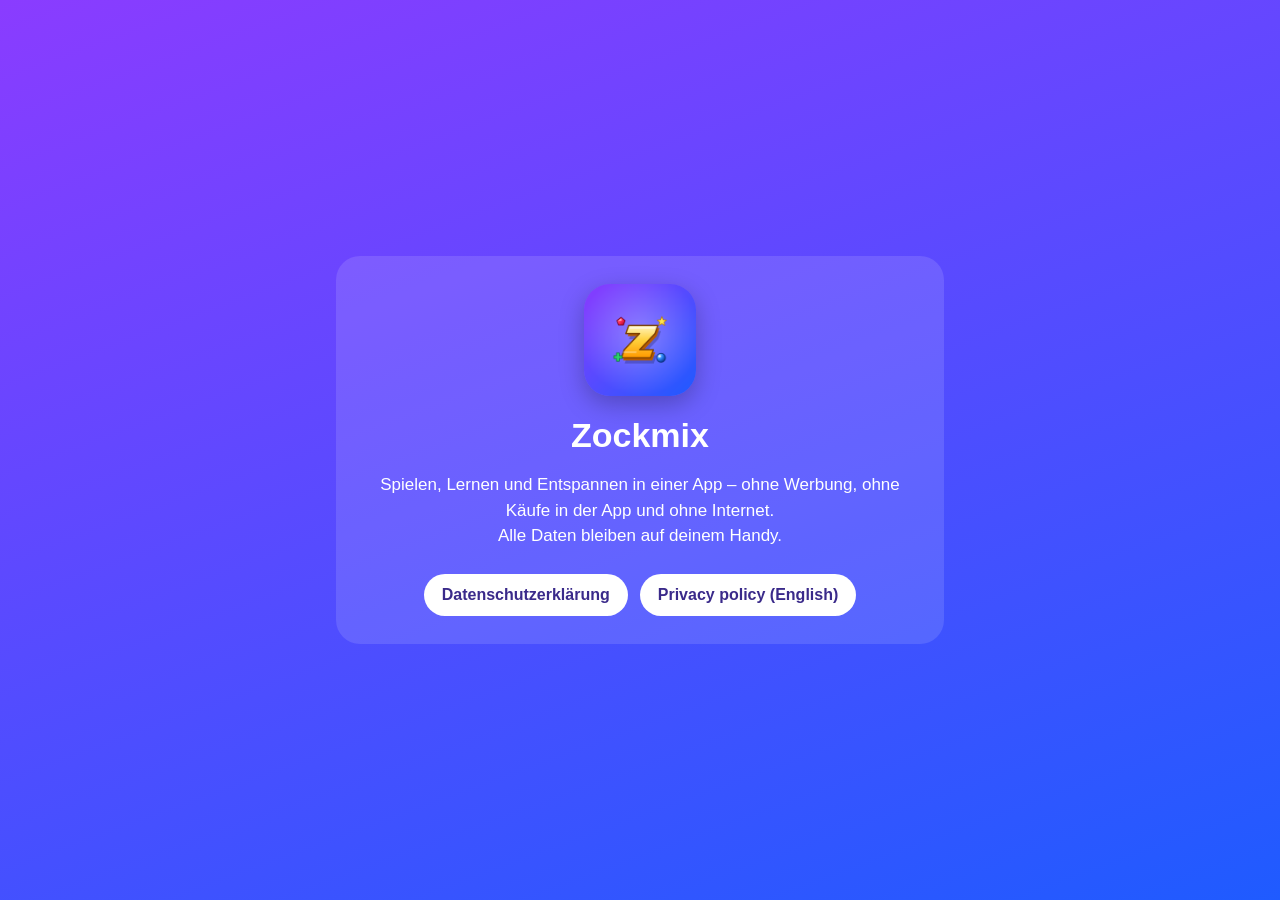
==== index.html @ 244b6d18 "Datenschutzerklärung und Infoseite für Zockmix Co-Authored-By: Claude Opus 5.5 <noreply@anthropic.co" ====
<!doctype html>
<html lang="de">
<head>
<meta charset="utf-8">
<meta name="viewport" content="width=device-width, initial-scale=1">
<title>Zockmix</title>
<style>
  body { margin: 0; font-family: Arial, Helvetica, sans-serif; background: linear-gradient(160deg, #8a3cff, #1f5bff); color: #fff; min-height: 100vh; display: flex; align-items: center; justify-content: center; }
  main { max-width: 560px; margin: 24px; padding: 28px 24px; border-radius: 24px; background: rgba(255, 255, 255, .12); text-align: center; }
  img { width: 112px; height: 112px; border-radius: 26px; box-shadow: 0 8px 24px rgba(0, 0, 0, .25); }
  h1 { margin: 16px 0 6px; font-size: 34px; }
  p { font-size: 17px; line-height: 1.5; }
  a { display: inline-block; margin: 8px 6px 0; padding: 12px 18px; border-radius: 99px; background: #fff; color: #3a2a8a; font-weight: 700; text-decoration: none; }
</style>
</head>
<body>
<main>
  <img src="zockmix-symbol.png" alt="Zockmix-Symbol">
  <h1>Zockmix</h1>
  <p>Spielen, Lernen und Entspannen in einer App – ohne Werbung, ohne Käufe in der App und ohne Internet.<br>Alle Daten bleiben auf deinem Handy.</p>
  <a href="datenschutz.html">Datenschutzerklärung</a><a href="datenschutz.html#en">Privacy policy (English)</a>
</main>
</body>
</html>
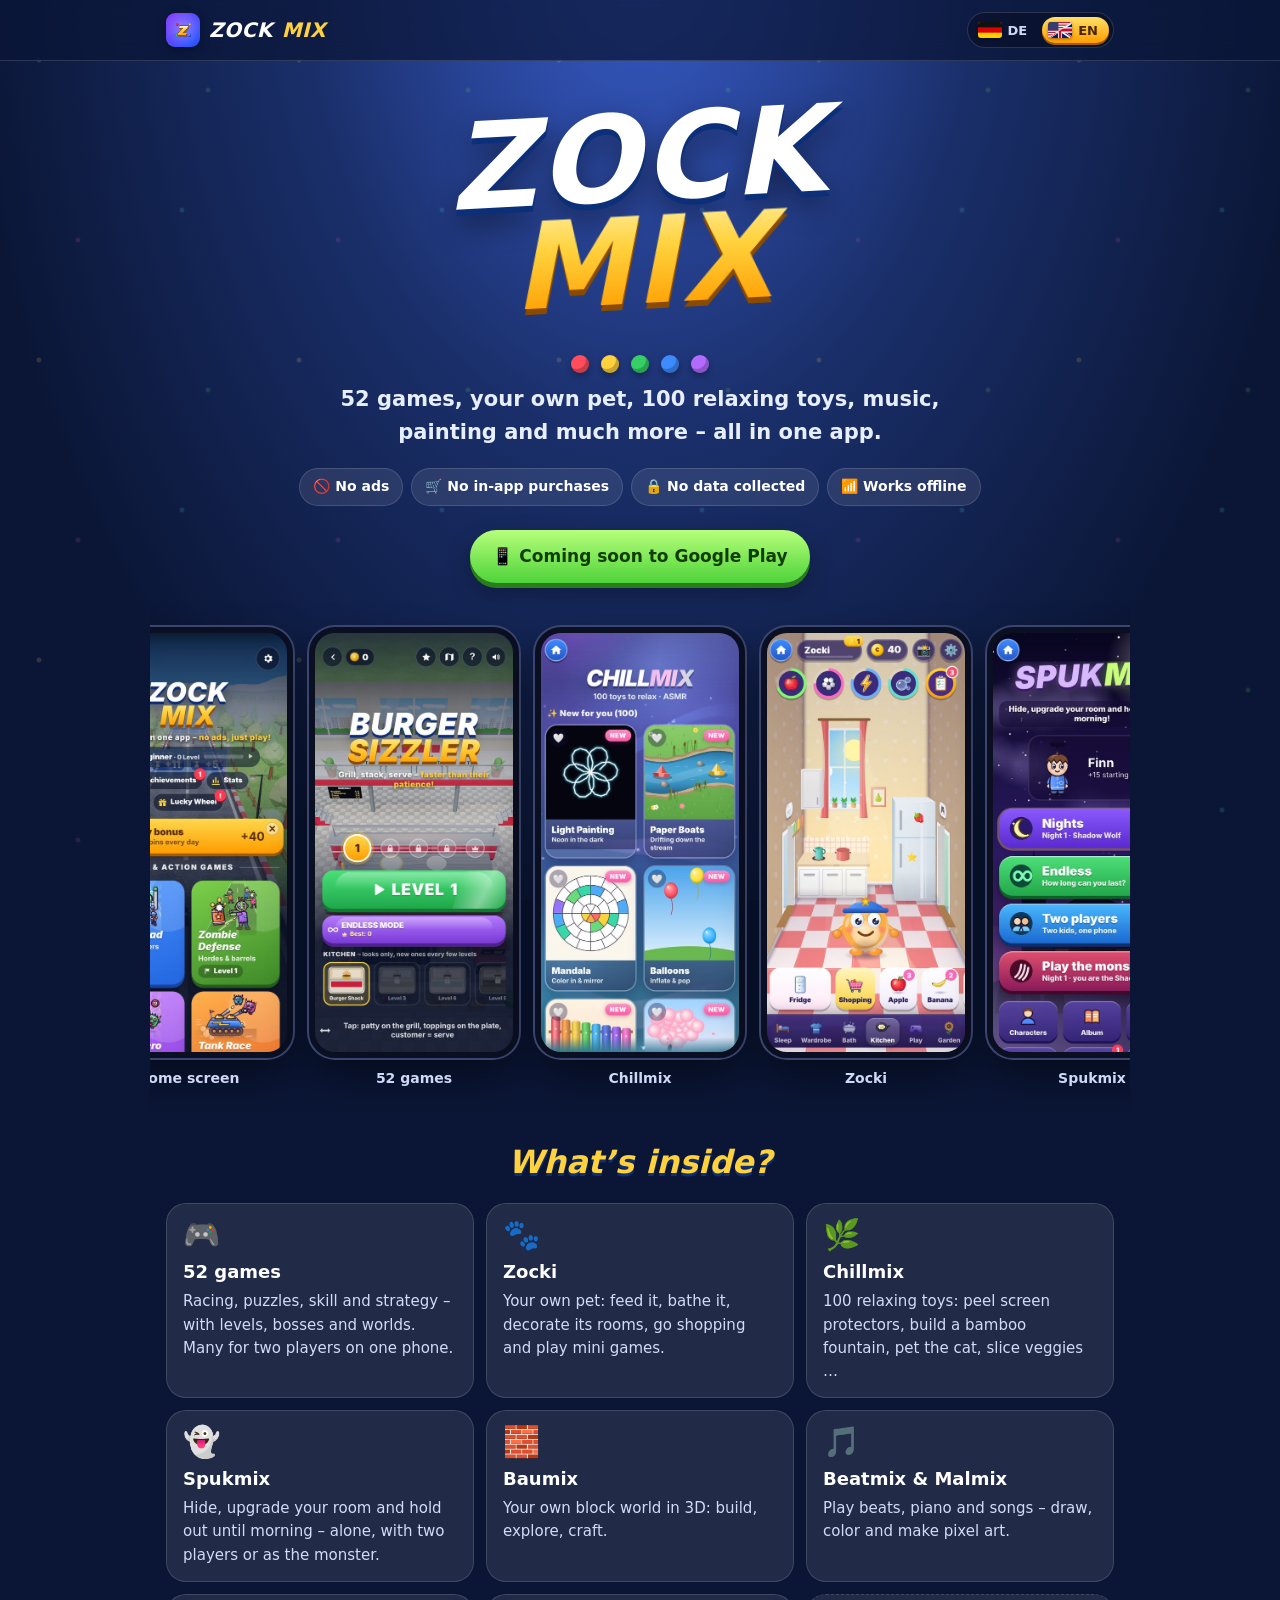
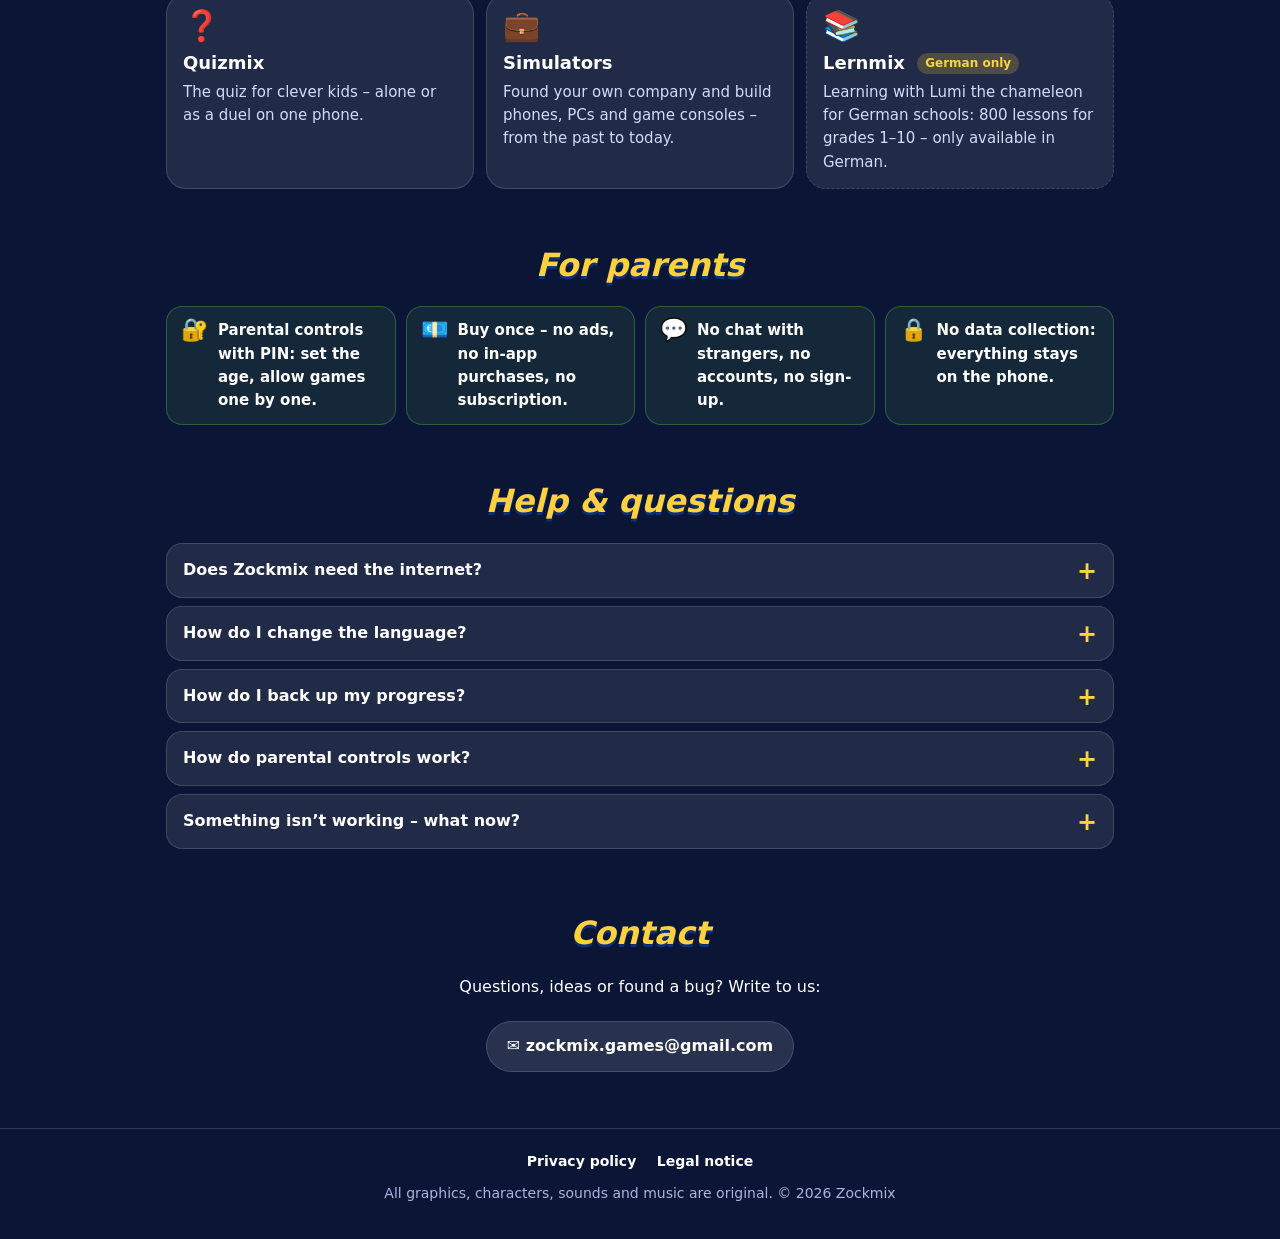
==== commit 4b77d4ba: "Infoseite im Zockmix-Look: Sprachwahl Deutsch/English, Bilder aus der App, Hilfe, Impressum Co-Autho" ====
--- a/index.html
+++ b/index.html
@@ -1,24 +1,96 @@
 <!doctype html>
-<html lang="de">
+<html lang="de" data-t-de="Zockmix – 52 Spiele und mehr in einer App" data-t-en="Zockmix – 52 games and more in one app">
 <head>
 <meta charset="utf-8">
 <meta name="viewport" content="width=device-width, initial-scale=1">
-<title>Zockmix</title>
-<style>
-  body { margin: 0; font-family: Arial, Helvetica, sans-serif; background: linear-gradient(160deg, #8a3cff, #1f5bff); color: #fff; min-height: 100vh; display: flex; align-items: center; justify-content: center; }
-  main { max-width: 560px; margin: 24px; padding: 28px 24px; border-radius: 24px; background: rgba(255, 255, 255, .12); text-align: center; }
-  img { width: 112px; height: 112px; border-radius: 26px; box-shadow: 0 8px 24px rgba(0, 0, 0, .25); }
-  h1 { margin: 16px 0 6px; font-size: 34px; }
-  p { font-size: 17px; line-height: 1.5; }
-  a { display: inline-block; margin: 8px 6px 0; padding: 12px 18px; border-radius: 99px; background: #fff; color: #3a2a8a; font-weight: 700; text-decoration: none; }
-</style>
+<title>Zockmix – 52 Spiele und mehr in einer App</title>
+<meta name="description" content="Zockmix: 52 Spiele, ein Haustier, 100 Entspannungs-Spielzeuge, Musik, Malen und mehr – ohne Werbung, ohne Käufe in der App, ohne Internet.">
+<meta name="theme-color" content="#152a6a">
+<link rel="icon" href="zockmix-symbol.png">
+<link rel="stylesheet" href="style.css">
+<script src="lang.js"></script>
 </head>
 <body>
-<main>
-  <img src="zockmix-symbol.png" alt="Zockmix-Symbol">
-  <h1>Zockmix</h1>
-  <p>Spielen, Lernen und Entspannen in einer App – ohne Werbung, ohne Käufe in der App und ohne Internet.<br>Alle Daten bleiben auf deinem Handy.</p>
-  <a href="datenschutz.html">Datenschutzerklärung</a><a href="datenschutz.html#en">Privacy policy (English)</a>
+<header class="top"><div class="wrap">
+  <a class="brand" href="#" data-keep="index.html"><img src="zockmix-symbol.png" alt="">ZOCK<b>MIX</b></a>
+  <div class="langsw" role="group" aria-label="Sprache / Language">
+    <button data-l="de" aria-pressed="true"><svg viewBox="0 0 5 3" preserveAspectRatio="none"><rect width="5" height="3" fill="#ffce00"/><rect width="5" height="2" fill="#dd0000"/><rect width="5" height="1" fill="#111"/></svg>DE</button>
+    <button data-l="en" aria-pressed="false"><svg viewBox="0 0 60 38" preserveAspectRatio="none"><defs><clipPath id="fa"><path d="M0 0H60L0 38z"/></clipPath><clipPath id="fb"><path d="M60 0V38H0z"/></clipPath><clipPath id="fc"><path d="M30 15h30v15zv15H0zH0V0zV0h30z"/></clipPath></defs><g clip-path="url(#fa)"><rect width="60" height="38" fill="#fff"/><path d="M0 1.46h60M0 7.31h60M0 13.15h60M0 19h60M0 24.85h60M0 30.69h60M0 36.54h60" stroke="#b22234" stroke-width="2.92"/><rect width="26" height="20.5" fill="#3c3b6e"/></g><g clip-path="url(#fb)"><g transform="scale(1 1.2667)"><path d="M0 0v30h60V0z" fill="#012169"/><path d="M0 0l60 30M60 0L0 30" stroke="#fff" stroke-width="6"/><path d="M0 0l60 30M60 0L0 30" clip-path="url(#fc)" stroke="#c8102e" stroke-width="4"/><path d="M30 0v30M0 15h60" stroke="#fff" stroke-width="10"/><path d="M30 0v30M0 15h60" stroke="#c8102e" stroke-width="6"/></g></g><path d="M60 0L0 38" stroke="#fff" stroke-width="1.6"/></svg>EN</button>
+  </div>
+</div></header>
+
+<main class="wrap">
+  <section class="hero">
+    <h1 class="logo">ZOCK<span>MIX</span></h1>
+    <div class="balls" aria-hidden="true"><i></i><i></i><i></i><i></i><i></i></div>
+    <p class="lead"><span lang="de">52 Spiele, ein eigenes Haustier, 100 Entspannungs-Spielzeuge, Musik, Malen und vieles mehr – alles in einer App.</span><span lang="en">52 games, your own pet, 100 relaxing toys, music, painting and much more – all in one app.</span></p>
+    <div class="chips">
+      <span lang="de">🚫 Keine Werbung</span><span lang="en">🚫 No ads</span>
+      <span lang="de">🛒 Keine Käufe in der App</span><span lang="en">🛒 No in-app purchases</span>
+      <span lang="de">🔒 Keine Daten gesammelt</span><span lang="en">🔒 No data collected</span>
+      <span lang="de">📶 Läuft ohne Internet</span><span lang="en">📶 Works offline</span>
+    </div>
+    <div class="soon"><span lang="de">📱 Bald bei Google Play</span><span lang="en">📱 Coming soon to Google Play</span></div>
+  </section>
+
+  <div class="shots">
+    <figure><img lang="de" src="img/de-1-start.jpg" alt="Startseite" loading="lazy"><img lang="en" src="img/en-1-start.jpg" alt="Home screen" loading="lazy"><figcaption><span lang="de">Startseite</span><span lang="en">Home screen</span></figcaption></figure>
+    <figure><img lang="de" src="img/de-2-spiel.jpg" alt="Spiel Tor-Truppe" loading="lazy"><img lang="en" src="img/en-2-spiel.jpg" alt="Game Gate Squad" loading="lazy"><figcaption><span lang="de">52 Spiele</span><span lang="en">52 games</span></figcaption></figure>
+    <figure><img lang="de" src="img/de-3-chillmix.jpg" alt="Chillmix" loading="lazy"><img lang="en" src="img/en-3-chillmix.jpg" alt="Chillmix" loading="lazy"><figcaption>Chillmix</figcaption></figure>
+    <figure><img lang="de" src="img/de-4-zocki.jpg" alt="Zocki" loading="lazy"><img lang="en" src="img/en-4-zocki.jpg" alt="Zocki" loading="lazy"><figcaption>Zocki</figcaption></figure>
+    <figure><img lang="de" src="img/de-5-spukmix.jpg" alt="Spukmix" loading="lazy"><img lang="en" src="img/en-5-spukmix.jpg" alt="Spukmix" loading="lazy"><figcaption>Spukmix</figcaption></figure>
+  </div>
+
+  <section class="blk">
+    <h2><span lang="de">Was steckt <span>drin?</span></span><span lang="en">What’s <span>inside?</span></span></h2>
+    <div class="grid">
+      <div class="card"><div class="em">🎮</div><h3 lang="de">52 Spiele</h3><h3 lang="en">52 games</h3><p lang="de">Rennen, Knobeln, Geschick und Strategie – mit Leveln, Bossen und Welten. Viele auch zu zweit auf einem Handy.</p><p lang="en">Racing, puzzles, skill and strategy – with levels, bosses and worlds. Many for two players on one phone.</p></div>
+      <div class="card"><div class="em">🐾</div><h3>Zocki</h3><p lang="de">Dein eigenes Haustier: füttern, baden, Zimmer einrichten, im Markt einkaufen und Mini-Spiele spielen.</p><p lang="en">Your own pet: feed it, bathe it, decorate its rooms, go shopping and play mini games.</p></div>
+      <div class="card"><div class="em">🌿</div><h3>Chillmix</h3><p lang="de">100 Spielzeuge zum Entspannen: Folie abziehen, Bambusbrunnen bauen, Katze streicheln, Gemüse schneiden …</p><p lang="en">100 relaxing toys: peel screen protectors, build a bamboo fountain, pet the cat, slice veggies …</p></div>
+      <div class="card"><div class="em">👻</div><h3>Spukmix</h3><p lang="de">Versteck dich, bau dein Zimmer aus und halte bis zum Morgen durch – allein, zu zweit oder als Monster.</p><p lang="en">Hide, upgrade your room and hold out until morning – alone, with two players or as the monster.</p></div>
+      <div class="card"><div class="em">🧱</div><h3>Baumix</h3><p lang="de">Deine eigene Klötzchenwelt in 3D: bauen, entdecken, basteln.</p><p lang="en">Your own block world in 3D: build, explore, craft.</p></div>
+      <div class="card"><div class="em">🎵</div><h3>Beatmix &amp; Malmix</h3><p lang="de">Beats, Klavier und Lieder spielen – malen, ausmalen und Pixel-Kunst.</p><p lang="en">Play beats, piano and songs – draw, color and make pixel art.</p></div>
+      <div class="card"><div class="em">❓</div><h3>Quizmix</h3><p lang="de">Das Quiz für schlaue Köpfe – allein oder als Duell auf einem Handy.</p><p lang="en">The quiz for clever kids – alone or as a duel on one phone.</p></div>
+      <div class="card"><div class="em">💼</div><h3 lang="de">Simulatoren</h3><h3 lang="en">Simulators</h3><p lang="de">Gründe deine eigene Firma und baue Handys, PCs und Spielkonsolen – von damals bis heute.</p><p lang="en">Found your own company and build phones, PCs and game consoles – from the past to today.</p></div>
+      <div class="card note"><div class="em">📚</div><h3>Lernmix <span class="tag" lang="en">German only</span></h3><p lang="de">Lernen mit dem Chamäleon Lumi: 800 Lektionen für Klasse 1–10, Vokabeltrainer und Foto-Hilfe für Aufgaben.</p><p lang="en">Learning with Lumi the chameleon for German schools: 800 lessons for grades 1–10 – only available in German.</p></div>
+    </div>
+  </section>
+
+  <section class="blk">
+    <h2><span lang="de">Für <span>Eltern</span></span><span lang="en">For <span>parents</span></span></h2>
+    <div class="parents">
+      <div><b>🔐</b><span lang="de">Kindersicherung mit PIN: Alter einstellen, Spiele einzeln erlauben.</span><span lang="en">Parental controls with PIN: set the age, allow games one by one.</span></div>
+      <div><b>💶</b><span lang="de">Einmal kaufen – keine Werbung, keine Käufe in der App, kein Abo.</span><span lang="en">Buy once – no ads, no in-app purchases, no subscription.</span></div>
+      <div><b>💬</b><span lang="de">Kein Chat mit Fremden, keine Konten, keine Anmeldung.</span><span lang="en">No chat with strangers, no accounts, no sign-up.</span></div>
+      <div><b>🔒</b><span lang="de">Keine Datensammlung: Alles bleibt auf dem Handy.</span><span lang="en">No data collection: everything stays on the phone.</span></div>
+    </div>
+  </section>
+
+  <section class="blk" id="hilfe">
+    <h2><span lang="de">Hilfe &amp; <span>Fragen</span></span><span lang="en">Help &amp; <span>questions</span></span></h2>
+    <details><summary><span lang="de">Braucht Zockmix Internet?</span><span lang="en">Does Zockmix need the internet?</span></summary>
+      <p lang="de">Nein. Alles läuft ohne Internet – du kannst WLAN und mobile Daten ruhig ausschalten.</p><p lang="en">No. Everything works offline – you can turn off Wi-Fi and mobile data.</p></details>
+    <details><summary><span lang="de">Wie wechsle ich die Sprache?</span><span lang="en">How do I change the language?</span></summary>
+      <p lang="de">Einstellungen (Zahnrad oben rechts) → ganz oben „Sprache · Language“. Zockmix startet dann kurz neu. Lernmix gibt es nur auf Deutsch.</p><p lang="en">Settings (gear at the top right) → “Sprache · Language” at the very top. Zockmix restarts briefly. Lernmix is only available in German.</p></details>
+    <details><summary><span lang="de">Wie sichere ich meinen Spielstand?</span><span lang="en">How do I back up my progress?</span></summary>
+      <p lang="de">Einstellungen → „Sicherung &amp; Spielstand“: Zockmix legt jede Woche eine Sicherungsdatei im Ordner „Download/Zockmix Sicherung“ an und kann zusätzlich die Google-Sicherung nutzen. Mit „Wiederherstellen“ holst du alles zurück – auch auf einem neuen Handy.</p><p lang="en">Settings → “Backup &amp; progress”: Zockmix creates a backup file every week in the folder “Download/Zockmix Sicherung” and can also use Google backup. “Restore” brings everything back – even on a new phone.</p></details>
+    <details><summary><span lang="de">Wie funktioniert die Kindersicherung?</span><span lang="en">How do parental controls work?</span></summary>
+      <p lang="de">Einstellungen → „Familie“ → „Kindersicherung“: eine 4-stellige PIN festlegen, das Alter wählen und Spiele einzeln erlauben oder sperren.</p><p lang="en">Settings → “Family” → “Parental controls”: set a 4-digit PIN, choose the age and allow or block games one by one.</p></details>
+    <details><summary><span lang="de">Etwas klappt nicht – was tun?</span><span lang="en">Something isn’t working – what now?</span></summary>
+      <p lang="de">Einstellungen → „Hilfe für Tester“ → „Fehler-Liste“ → „Kopieren“ und uns die Liste per E-Mail schicken. Die Liste bleibt sonst nur auf deinem Handy – Zockmix verschickt nichts von selbst.</p><p lang="en">Settings → “Help for testers” → “Error list” → “Copy” and send us the list by e-mail. Otherwise the list stays on your phone – Zockmix never sends anything by itself.</p></details>
+  </section>
+
+  <section class="blk contact">
+    <h2><span lang="de">Kontakt</span><span lang="en">Contact</span></h2>
+    <p lang="de">Fragen, Wünsche oder einen Fehler gefunden? Schreib uns:</p><p lang="en">Questions, ideas or found a bug? Write to us:</p>
+    <a class="mail" href="mailto:zockmix.games@gmail.com">✉️ zockmix.games@gmail.com</a>
+  </section>
 </main>
+
+<footer><div class="wrap">
+  <a href="datenschutz.html" data-keep="datenschutz.html"><span lang="de">Datenschutz</span><span lang="en">Privacy policy</span></a>
+  <a href="impressum.html" data-keep="impressum.html"><span lang="de">Impressum</span><span lang="en">Legal notice</span></a>
+  <p><span lang="de">Alle Bilder, Figuren, Klänge und Musik sind selbst gemacht.</span><span lang="en">All graphics, characters, sounds and music are original.</span> © 2026 Zockmix</p>
+</div></footer>
 </body>
 </html>
--- a/style.css
+++ b/style.css
@@ -0,0 +1,97 @@
+/* Zockmix – Infoseite. Nur eigene Dateien: keine fremden Schriften, keine Cookies, kein Tracking. */
+:root { --gold: #ffd23d; --ink: #1d2340; --card: rgba(255, 255, 255, .09); --line: rgba(255, 255, 255, .14); }
+* { box-sizing: border-box; }
+html { scroll-behavior: smooth; }
+body { margin: 0; color: #fff; font: 16px/1.55 system-ui, -apple-system, "Segoe UI", Roboto, Arial, sans-serif;
+  background: radial-gradient(ellipse at 50% -10%, #3a5fd0 0%, #1a2f6a 38%, #0b1636 75%) fixed, #0b1636; }
+body::before { content: ''; position: fixed; inset: 0; pointer-events: none; opacity: .45; z-index: 0;
+  background-image: radial-gradient(circle at 15% 20%, rgba(255,224,102,.35) 0 2px, transparent 3px), radial-gradient(circle at 80% 30%, rgba(124,255,107,.3) 0 2px, transparent 3px),
+    radial-gradient(circle at 30% 80%, rgba(255,106,193,.3) 0 2px, transparent 3px), radial-gradient(circle at 70% 70%, rgba(95,246,255,.3) 0 2px, transparent 3px);
+  background-size: 260px 300px; }
+/* Sprache: alles mit lang="de"/lang="en" wird passend aus- und eingeblendet */
+html[lang="de"] body [lang="en"], html[lang="en"] body [lang="de"] { display: none !important; }
+a { color: var(--gold); }
+.wrap { position: relative; z-index: 1; max-width: 980px; margin: 0 auto; padding: 0 16px; }
+
+/* Kopfleiste */
+.top { position: sticky; top: 0; z-index: 10; backdrop-filter: blur(10px); -webkit-backdrop-filter: blur(10px); background: rgba(11, 22, 54, .72); border-bottom: 1px solid var(--line); }
+.top .wrap { display: flex; align-items: center; gap: 10px; height: 60px; }
+.brand { display: flex; align-items: center; gap: 9px; color: #fff; text-decoration: none; font-weight: 900; font-style: italic; font-size: 20px; letter-spacing: .5px; }
+.brand img { width: 34px; height: 34px; border-radius: 9px; box-shadow: 0 3px 10px rgba(0,0,0,.35); }
+.brand b { color: var(--gold); }
+.langsw { margin-left: auto; display: flex; gap: 4px; padding: 4px; border-radius: 99px; background: rgba(0, 0, 0, .28); border: 1px solid var(--line); }
+.langsw button { display: flex; align-items: center; gap: 6px; border: 0; cursor: pointer; padding: 5px 11px 5px 6px; border-radius: 99px; background: none; color: #cfd8f5; font: 800 13px system-ui, sans-serif; }
+.langsw button svg { width: 24px; height: 16px; border-radius: 3px; box-shadow: 0 1px 3px rgba(0,0,0,.4); }
+.langsw button[aria-pressed="true"] { background: linear-gradient(180deg, #ffe066, #ff9d00); color: #4a2600; box-shadow: 0 2px 0 #a35a00; }
+
+/* Logo wie in der App */
+.logo { font-size: clamp(64px, 17vw, 120px); line-height: .86; font-weight: 900; font-style: italic; letter-spacing: 2px; text-align: center; margin: 0;
+  text-shadow: 0 6px 0 #0c2f7a, 0 14px 30px rgba(0, 0, 0, .45); transform: rotate(-3deg); animation: pop 3s ease-in-out infinite; }
+.logo span { display: block; padding-top: .16em; margin-top: -.16em; background: linear-gradient(180deg, #fff3b0 0%, #ffd23d 45%, #ff9d00 100%);
+  -webkit-background-clip: text; background-clip: text; -webkit-text-fill-color: transparent; filter: drop-shadow(0 6px 0 #8a4b00); text-shadow: none; }
+@keyframes pop { 0%, 100% { transform: rotate(-3deg) scale(1); } 50% { transform: rotate(-1deg) scale(1.03); } }
+.balls { display: flex; justify-content: center; gap: 12px; height: 46px; align-items: flex-end; margin: 14px 0 6px; }
+.balls i { width: 18px; height: 18px; border-radius: 50%; box-shadow: inset -3px -4px 0 rgba(0,0,0,.22), 0 3px 6px rgba(0,0,0,.3); animation: hop 1s ease-in-out infinite; }
+.balls i:nth-child(1) { background: #ff4d5e; } .balls i:nth-child(2) { background: #ffd23d; animation-delay: .12s; } .balls i:nth-child(3) { background: #35cf66; animation-delay: .24s; }
+.balls i:nth-child(4) { background: #3d8bff; animation-delay: .36s; } .balls i:nth-child(5) { background: #b36bff; animation-delay: .48s; }
+@keyframes hop { 0%, 100% { transform: translateY(0) scale(1.1, .9); } 45% { transform: translateY(-22px) scale(.95, 1.05); } }
+@media (prefers-reduced-motion: reduce) { .logo, .balls i { animation: none; } }
+
+/* Startbereich */
+.hero { text-align: center; padding: 46px 0 18px; }
+.hero p.lead { max-width: 620px; margin: 10px auto 0; font-size: clamp(17px, 2.6vw, 21px); font-weight: 700; color: #e6eeff; }
+.chips { display: flex; flex-wrap: wrap; justify-content: center; gap: 8px; margin: 20px 0 6px; }
+.chips span { padding: 7px 13px; border-radius: 99px; background: var(--card); border: 1px solid var(--line); font-size: 14px; font-weight: 800; }
+.soon { display: inline-flex; align-items: center; gap: 10px; margin-top: 18px; padding: 13px 22px; border-radius: 99px; font-weight: 900; font-size: 17px; color: #123d00;
+  background: linear-gradient(180deg, #b6ff7a, #4fd33a); box-shadow: 0 5px 0 #2b7d1c, 0 10px 24px rgba(0,0,0,.3); }
+
+/* Bilder aus der App */
+.shots { display: flex; gap: 16px; overflow-x: auto; scroll-snap-type: x mandatory; padding: 26px 16px 22px; margin: 0 -16px; scrollbar-width: none; }
+.shots::-webkit-scrollbar { display: none; }
+.shots figure { flex: none; margin: 0; scroll-snap-align: center; text-align: center; }
+.shots img { display: block; width: 210px; aspect-ratio: 360 / 740; border-radius: 26px; border: 6px solid #0a0f22; background: #0a0f22; object-fit: cover;
+  box-shadow: 0 0 0 2px #3a4670, 0 18px 40px rgba(0,0,0,.45); }
+.shots figcaption { margin-top: 10px; font-weight: 800; font-size: 14px; color: #cfd8f5; }
+@media (min-width: 1000px) { .shots { justify-content: center; } }
+
+/* Abschnitte und Karten */
+section.blk { padding: 26px 0; }
+h2 { font-size: clamp(24px, 4vw, 32px); font-weight: 900; font-style: italic; margin: 0 0 16px; text-align: center; text-shadow: 0 3px 0 #0c2f7a; }
+h2 span { color: var(--gold); }
+.grid { display: grid; grid-template-columns: repeat(auto-fill, minmax(260px, 1fr)); gap: 12px; }
+.card { background: var(--card); border: 1px solid var(--line); border-radius: 20px; padding: 16px 16px 14px; }
+.card .em { font-size: 30px; line-height: 1; }
+.card h3 { margin: 8px 0 4px; font-size: 18px; }
+.card p { margin: 0; color: #d3dcf7; font-size: 15px; }
+.card.note { border-style: dashed; }
+.tag { display: inline-block; margin-left: 6px; padding: 1px 8px; border-radius: 99px; background: rgba(255, 210, 61, .2); color: var(--gold); font-size: 12px; font-weight: 800; vertical-align: 2px; }
+.parents { display: grid; grid-template-columns: repeat(auto-fill, minmax(210px, 1fr)); gap: 10px; }
+.parents div { display: flex; gap: 10px; align-items: flex-start; background: rgba(124,255,107,.08); border: 1px solid rgba(124,255,107,.25); border-radius: 16px; padding: 12px 14px; font-weight: 700; font-size: 15px; }
+.parents b { font-size: 22px; line-height: 1; }
+
+/* Fragen */
+details { background: var(--card); border: 1px solid var(--line); border-radius: 16px; margin-bottom: 8px; }
+summary { cursor: pointer; list-style: none; padding: 14px 44px 14px 16px; font-weight: 800; position: relative; }
+summary::-webkit-details-marker { display: none; }
+summary::after { content: '+'; position: absolute; right: 16px; top: 9px; font-size: 24px; color: var(--gold); transition: transform .2s; }
+details[open] summary::after { transform: rotate(45deg); }
+details p { margin: 0; padding: 0 16px 14px; color: #d3dcf7; }
+
+.contact { text-align: center; }
+.contact a.mail { display: inline-block; margin-top: 6px; padding: 12px 20px; border-radius: 99px; background: rgba(255,255,255,.12); border: 1px solid var(--line); color: #fff; font-weight: 800; text-decoration: none; }
+
+/* Fuß */
+footer { position: relative; z-index: 1; margin-top: 30px; padding: 22px 0 34px; border-top: 1px solid var(--line); text-align: center; color: #aab6dc; font-size: 14px; }
+footer a { color: #fff; margin: 0 8px; font-weight: 700; text-decoration: none; }
+footer p { margin: 10px 0 0; }
+
+/* Text-Seiten (Datenschutz, Impressum) */
+.doc { max-width: 780px; margin: 26px auto 0; background: #fff; color: var(--ink); border-radius: 24px; padding: 26px 22px 30px; box-shadow: 0 20px 50px rgba(0,0,0,.35); }
+.doc h1 { font-size: clamp(24px, 4.5vw, 32px); font-weight: 900; margin: 0 0 4px; color: #1a2f6a; }
+.doc h2 { font-size: 19px; font-style: normal; text-align: left; text-shadow: none; margin: 26px 0 6px; color: #1a2f6a; }
+.doc h3 { font-size: 16px; margin: 16px 0 4px; }
+.doc a { color: #3a5fd0; }
+.doc .mut { color: #66638a; font-size: 14px; }
+.doc .box { background: #f1f4ff; border-left: 5px solid #3d8bff; border-radius: 12px; padding: 12px 14px; }
+.doc ul { padding-left: 20px; } .doc li { margin: 4px 0; }
+@media (max-width: 480px) { .doc { border-radius: 18px; padding: 20px 16px 24px; } }
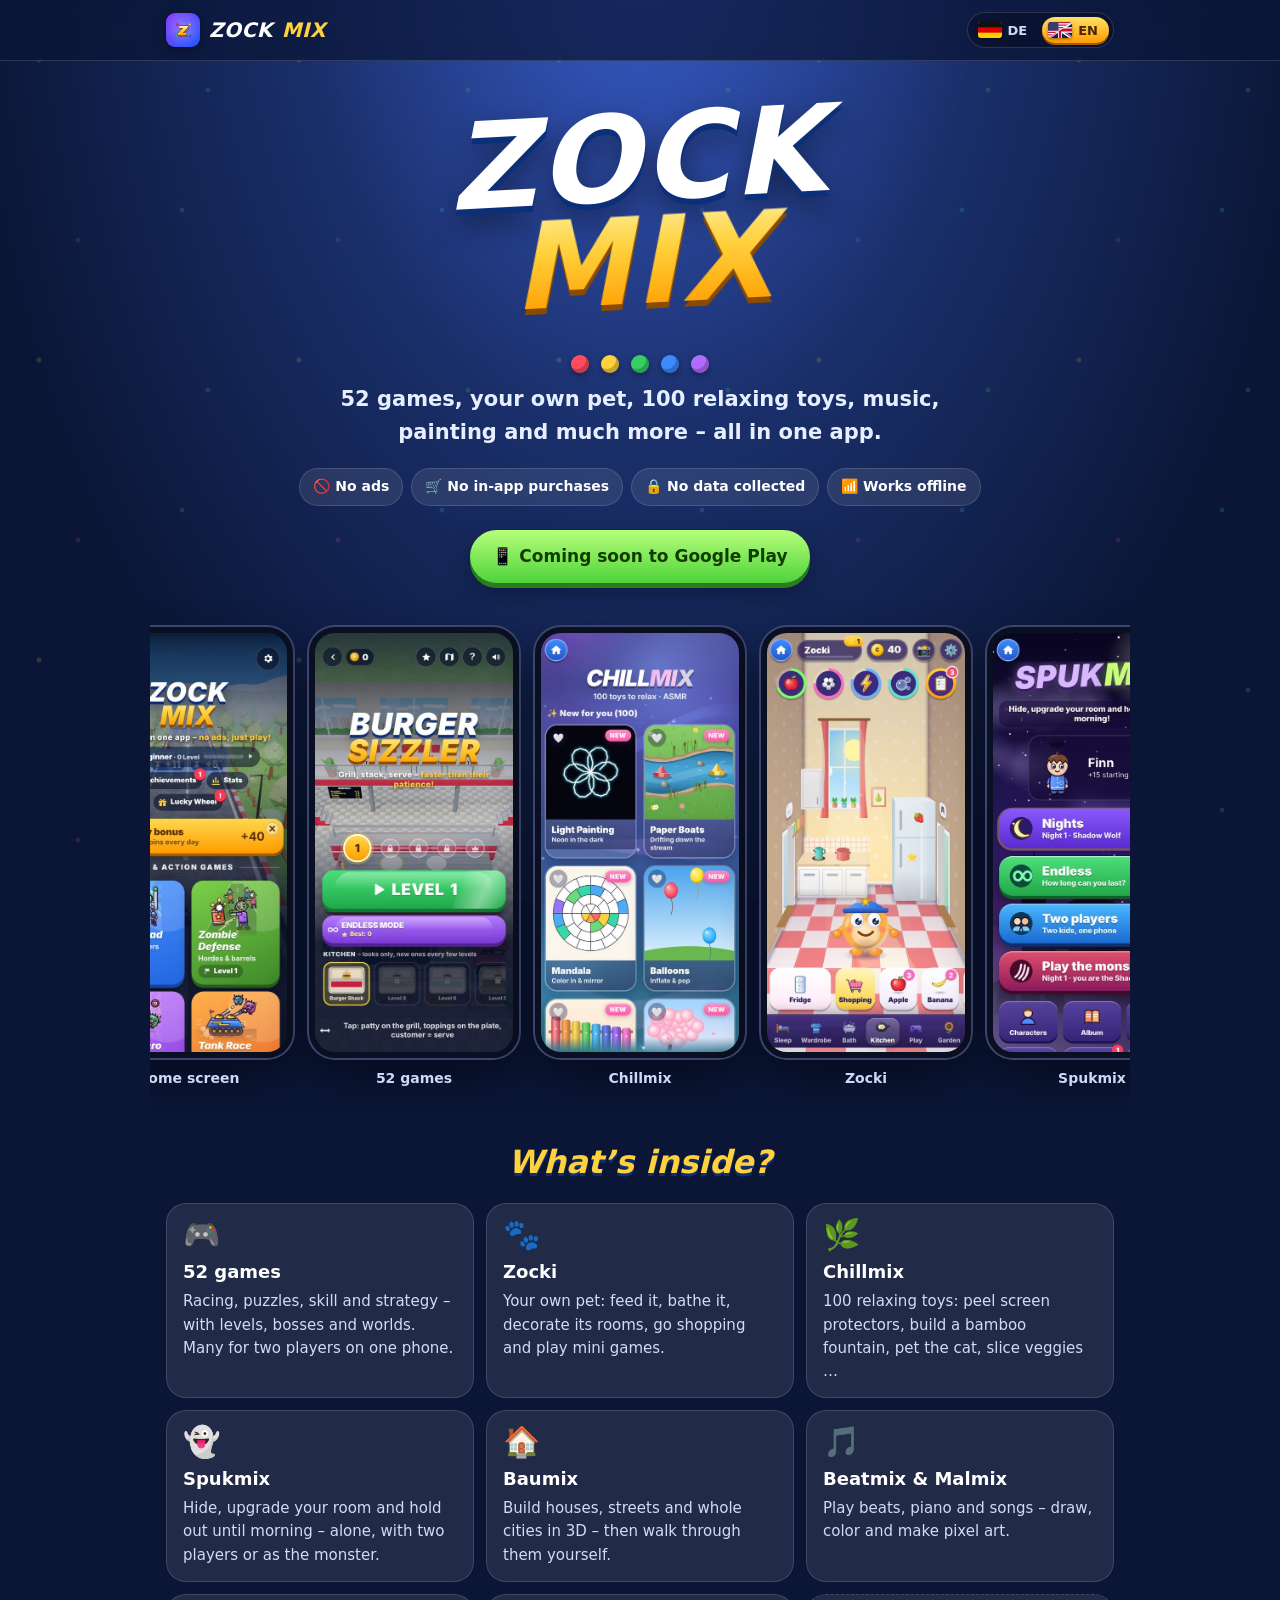
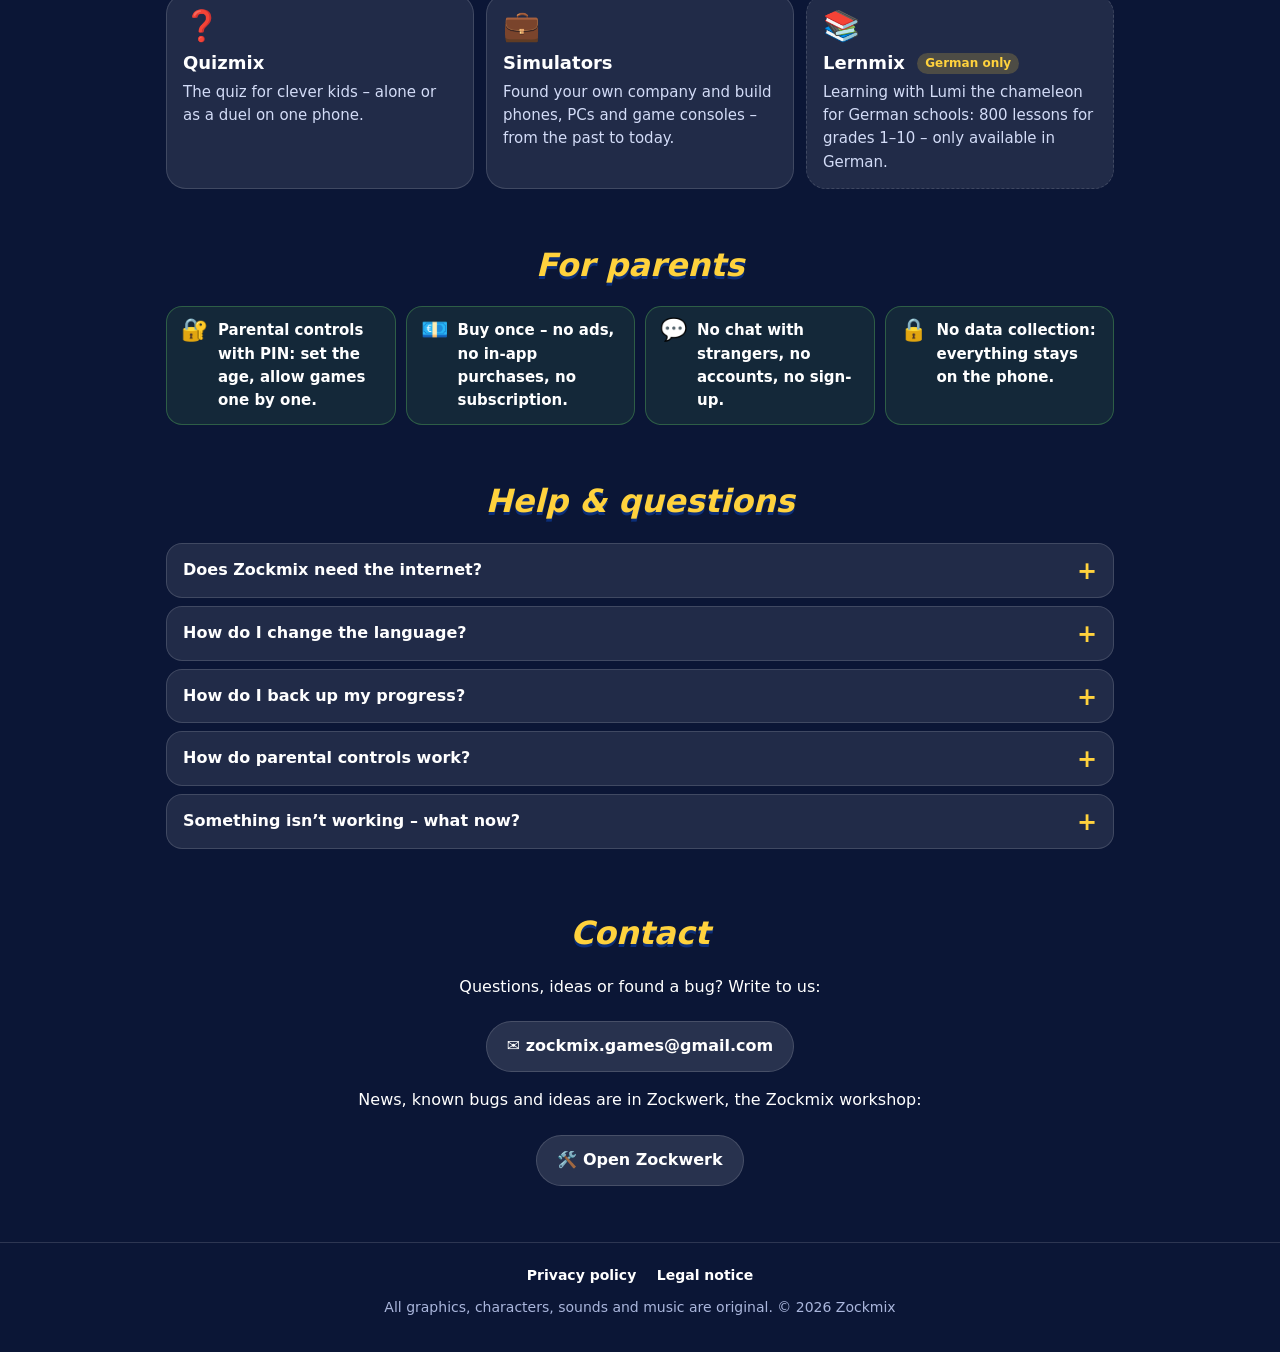
==== commit b94fa437: "Zockwerk online: Hilfe-Seite für Zockmix, Datenschutz Abschnitt 10 Neuer Ordner zockwerk/ (Kopie aus" ====
--- a/index.html
+++ b/index.html
@@ -48,7 +48,7 @@
       <div class="card"><div class="em">🐾</div><h3>Zocki</h3><p lang="de">Dein eigenes Haustier: füttern, baden, Zimmer einrichten, im Markt einkaufen und Mini-Spiele spielen.</p><p lang="en">Your own pet: feed it, bathe it, decorate its rooms, go shopping and play mini games.</p></div>
       <div class="card"><div class="em">🌿</div><h3>Chillmix</h3><p lang="de">100 Spielzeuge zum Entspannen: Folie abziehen, Bambusbrunnen bauen, Katze streicheln, Gemüse schneiden …</p><p lang="en">100 relaxing toys: peel screen protectors, build a bamboo fountain, pet the cat, slice veggies …</p></div>
       <div class="card"><div class="em">👻</div><h3>Spukmix</h3><p lang="de">Versteck dich, bau dein Zimmer aus und halte bis zum Morgen durch – allein, zu zweit oder als Monster.</p><p lang="en">Hide, upgrade your room and hold out until morning – alone, with two players or as the monster.</p></div>
-      <div class="card"><div class="em">🧱</div><h3>Baumix</h3><p lang="de">Deine eigene Klötzchenwelt in 3D: bauen, entdecken, basteln.</p><p lang="en">Your own block world in 3D: build, explore, craft.</p></div>
+      <div class="card"><div class="em">🏠</div><h3>Baumix</h3><p lang="de">Baue Häuser, Straßen und ganze Städte in 3D – und lauf danach selbst hindurch.</p><p lang="en">Build houses, streets and whole cities in 3D – then walk through them yourself.</p></div>
       <div class="card"><div class="em">🎵</div><h3>Beatmix &amp; Malmix</h3><p lang="de">Beats, Klavier und Lieder spielen – malen, ausmalen und Pixel-Kunst.</p><p lang="en">Play beats, piano and songs – draw, color and make pixel art.</p></div>
       <div class="card"><div class="em">❓</div><h3>Quizmix</h3><p lang="de">Das Quiz für schlaue Köpfe – allein oder als Duell auf einem Handy.</p><p lang="en">The quiz for clever kids – alone or as a duel on one phone.</p></div>
       <div class="card"><div class="em">💼</div><h3 lang="de">Simulatoren</h3><h3 lang="en">Simulators</h3><p lang="de">Gründe deine eigene Firma und baue Handys, PCs und Spielkonsolen – von damals bis heute.</p><p lang="en">Found your own company and build phones, PCs and game consoles – from the past to today.</p></div>
@@ -77,13 +77,15 @@
     <details><summary><span lang="de">Wie funktioniert die Kindersicherung?</span><span lang="en">How do parental controls work?</span></summary>
       <p lang="de">Einstellungen → „Familie“ → „Kindersicherung“: eine 4-stellige PIN festlegen, das Alter wählen und Spiele einzeln erlauben oder sperren.</p><p lang="en">Settings → “Family” → “Parental controls”: set a 4-digit PIN, choose the age and allow or block games one by one.</p></details>
     <details><summary><span lang="de">Etwas klappt nicht – was tun?</span><span lang="en">Something isn’t working – what now?</span></summary>
-      <p lang="de">Einstellungen → „Hilfe für Tester“ → „Fehler-Liste“ → „Kopieren“ und uns die Liste per E-Mail schicken. Die Liste bleibt sonst nur auf deinem Handy – Zockmix verschickt nichts von selbst.</p><p lang="en">Settings → “Help for testers” → “Error list” → “Copy” and send us the list by e-mail. Otherwise the list stays on your phone – Zockmix never sends anything by itself.</p></details>
+      <p lang="de">Schau zuerst im <a href="zockwerk/#lang=de">Zockwerk</a> nach, ob wir den Fehler schon kennen – dort kannst du ihn auch melden. Oder: Einstellungen → „Hilfe für Tester“ → „Fehler-Liste“ → „Kopieren“ und uns die Liste per E-Mail schicken. Die Liste bleibt sonst nur auf deinem Handy – Zockmix verschickt nichts von selbst.</p><p lang="en">First check <a href="zockwerk/#lang=en">Zockwerk</a> to see if we already know about the bug – you can report it there too. Or: Settings → “Help for testers” → “Error list” → “Copy” and send us the list by e-mail. Otherwise the list stays on your phone – Zockmix never sends anything by itself.</p></details>
   </section>
 
   <section class="blk contact">
     <h2><span lang="de">Kontakt</span><span lang="en">Contact</span></h2>
     <p lang="de">Fragen, Wünsche oder einen Fehler gefunden? Schreib uns:</p><p lang="en">Questions, ideas or found a bug? Write to us:</p>
     <a class="mail" href="mailto:zockmix.games@gmail.com">✉️ zockmix.games@gmail.com</a>
+    <p lang="de">Neuigkeiten, bekannte Fehler und Ideen findest du im Zockwerk, der Zockmix-Werkstatt:</p><p lang="en">News, known bugs and ideas are in Zockwerk, the Zockmix workshop:</p>
+    <a class="mail" lang="de" href="zockwerk/#lang=de">🛠️ Zum Zockwerk</a><a class="mail" lang="en" href="zockwerk/#lang=en">🛠️ Open Zockwerk</a>
   </section>
 </main>
 
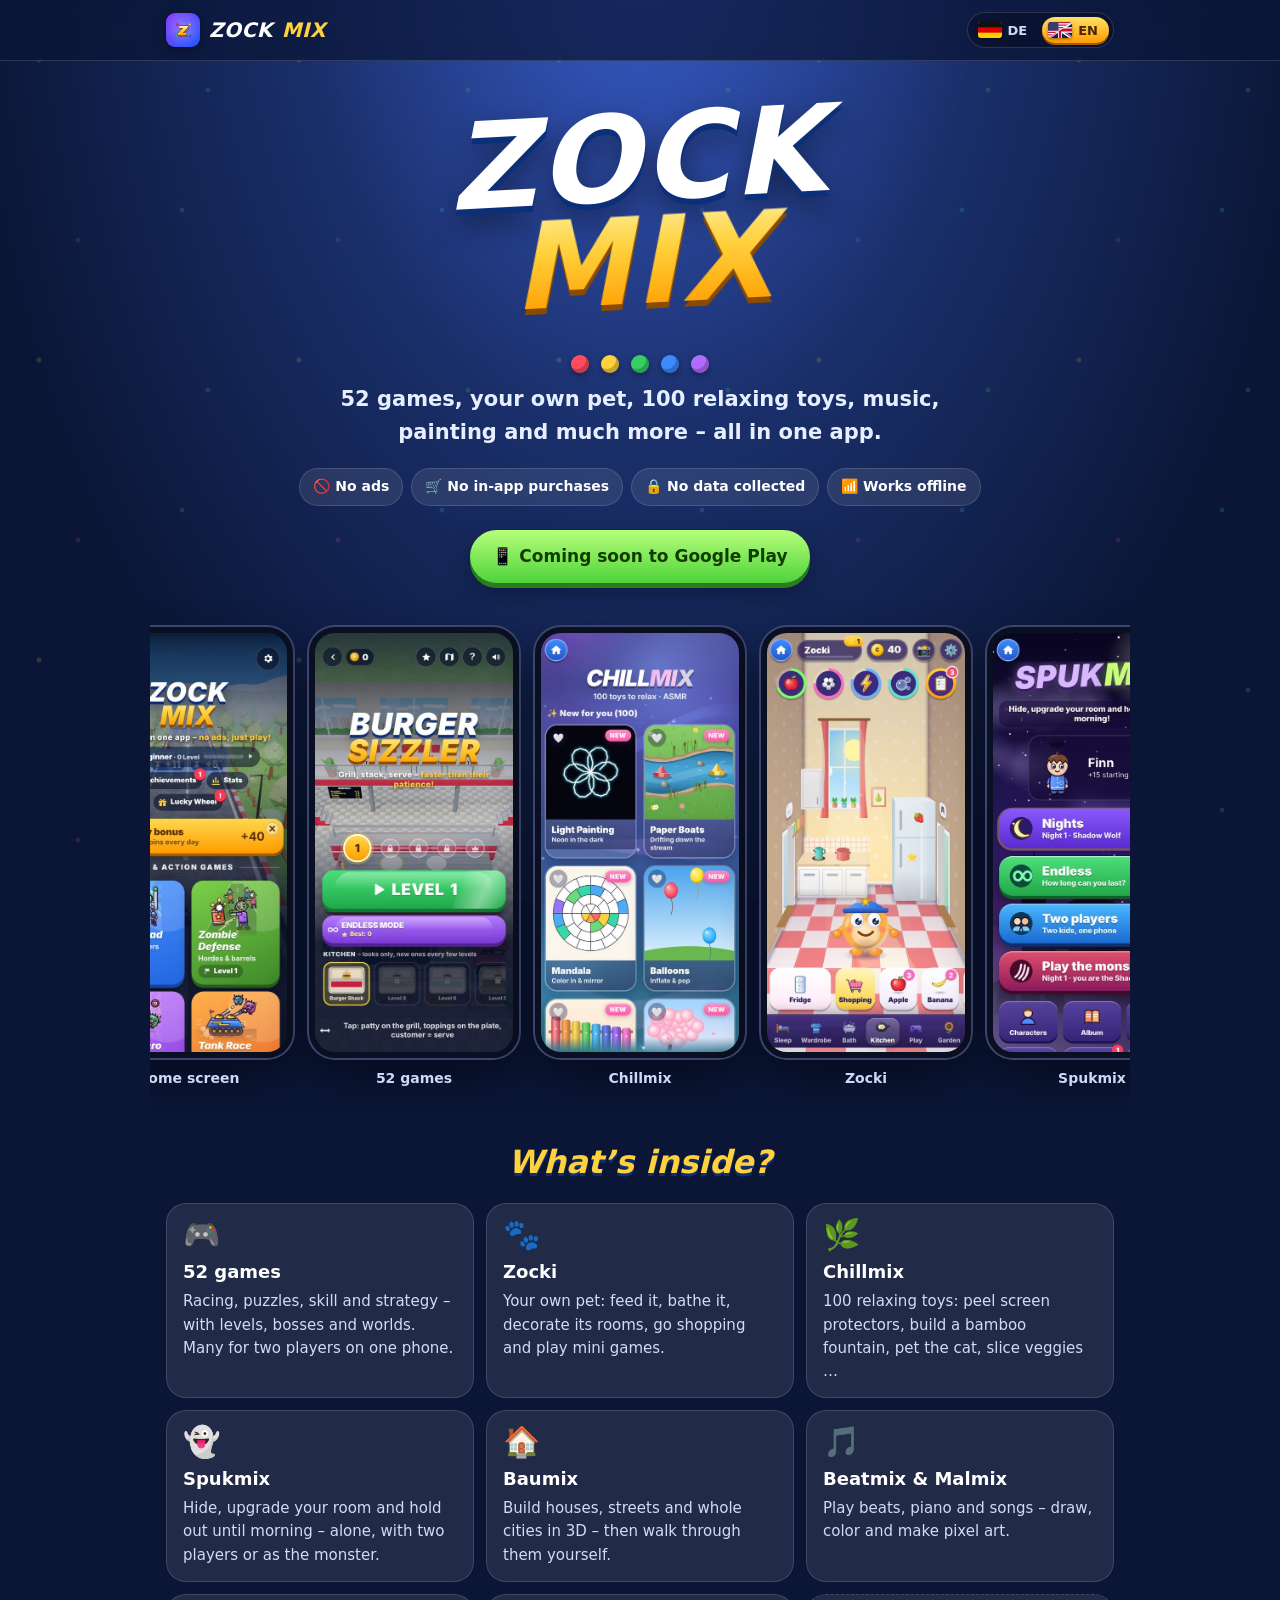
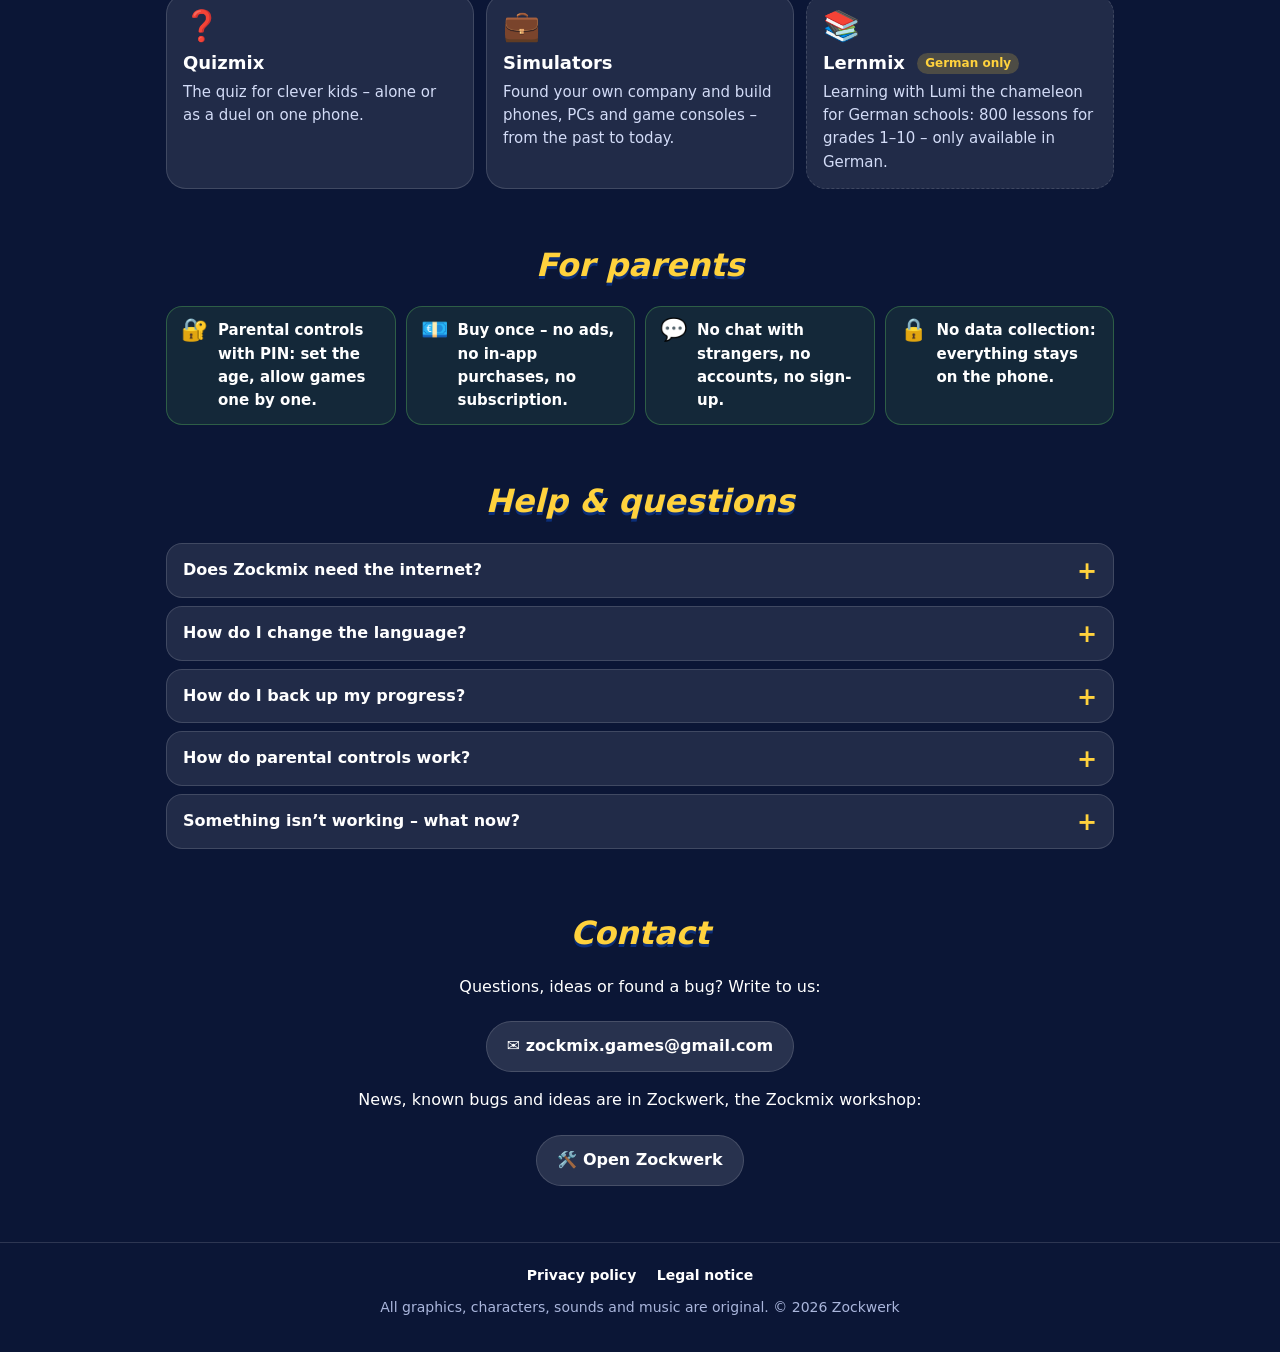
==== commit 198263d4: "Entwickler-Name „Zockwerk“ in Impressum und Datenschutz Die App heißt Zockmix, das Google-Play-Konto" ====
--- a/index.html
+++ b/index.html
@@ -92,7 +92,7 @@
 <footer><div class="wrap">
   <a href="datenschutz.html" data-keep="datenschutz.html"><span lang="de">Datenschutz</span><span lang="en">Privacy policy</span></a>
   <a href="impressum.html" data-keep="impressum.html"><span lang="de">Impressum</span><span lang="en">Legal notice</span></a>
-  <p><span lang="de">Alle Bilder, Figuren, Klänge und Musik sind selbst gemacht.</span><span lang="en">All graphics, characters, sounds and music are original.</span> © 2026 Zockmix</p>
+  <p><span lang="de">Alle Bilder, Figuren, Klänge und Musik sind selbst gemacht.</span><span lang="en">All graphics, characters, sounds and music are original.</span> © 2026 Zockwerk</p>
 </div></footer>
 </body>
 </html>
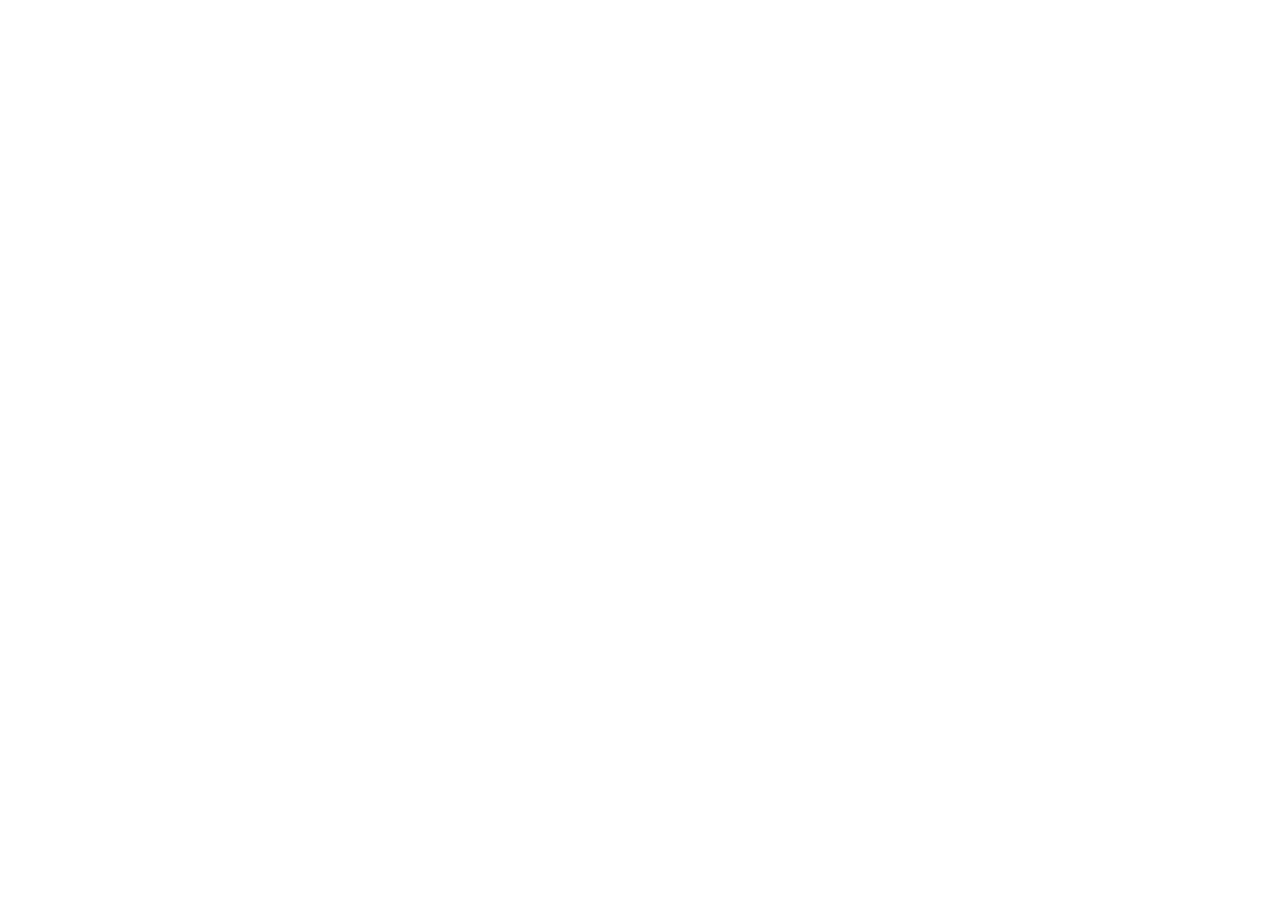
==== commit d8f47fcd: "Umgezogen nach https://zockwerk.github.io/ – hier nur noch Weiterleitungen und Aufräumen des alten O" ====
--- a/index.html
+++ b/index.html
@@ -1,98 +1,15 @@
 <!doctype html>
-<html lang="de" data-t-de="Zockmix – 52 Spiele und mehr in einer App" data-t-en="Zockmix – 52 games and more in one app">
+<html lang="de">
 <head>
 <meta charset="utf-8">
 <meta name="viewport" content="width=device-width, initial-scale=1">
-<title>Zockmix – 52 Spiele und mehr in einer App</title>
-<meta name="description" content="Zockmix: 52 Spiele, ein Haustier, 100 Entspannungs-Spielzeuge, Musik, Malen und mehr – ohne Werbung, ohne Käufe in der App, ohne Internet.">
-<meta name="theme-color" content="#152a6a">
-<link rel="icon" href="zockmix-symbol.png">
-<link rel="stylesheet" href="style.css">
-<script src="lang.js"></script>
+<title>Umgezogen · Moved</title>
+<meta name="robots" content="noindex">
+<link rel="canonical" href="https://zockwerk.github.io/">
+<script>location.replace('https://zockwerk.github.io/' + location.search + location.hash);</script>
+<meta http-equiv="refresh" content="1; url=https://zockwerk.github.io/">
 </head>
-<body>
-<header class="top"><div class="wrap">
-  <a class="brand" href="#" data-keep="index.html"><img src="zockmix-symbol.png" alt="">ZOCK<b>MIX</b></a>
-  <div class="langsw" role="group" aria-label="Sprache / Language">
-    <button data-l="de" aria-pressed="true"><svg viewBox="0 0 5 3" preserveAspectRatio="none"><rect width="5" height="3" fill="#ffce00"/><rect width="5" height="2" fill="#dd0000"/><rect width="5" height="1" fill="#111"/></svg>DE</button>
-    <button data-l="en" aria-pressed="false"><svg viewBox="0 0 60 38" preserveAspectRatio="none"><defs><clipPath id="fa"><path d="M0 0H60L0 38z"/></clipPath><clipPath id="fb"><path d="M60 0V38H0z"/></clipPath><clipPath id="fc"><path d="M30 15h30v15zv15H0zH0V0zV0h30z"/></clipPath></defs><g clip-path="url(#fa)"><rect width="60" height="38" fill="#fff"/><path d="M0 1.46h60M0 7.31h60M0 13.15h60M0 19h60M0 24.85h60M0 30.69h60M0 36.54h60" stroke="#b22234" stroke-width="2.92"/><rect width="26" height="20.5" fill="#3c3b6e"/></g><g clip-path="url(#fb)"><g transform="scale(1 1.2667)"><path d="M0 0v30h60V0z" fill="#012169"/><path d="M0 0l60 30M60 0L0 30" stroke="#fff" stroke-width="6"/><path d="M0 0l60 30M60 0L0 30" clip-path="url(#fc)" stroke="#c8102e" stroke-width="4"/><path d="M30 0v30M0 15h60" stroke="#fff" stroke-width="10"/><path d="M30 0v30M0 15h60" stroke="#c8102e" stroke-width="6"/></g></g><path d="M60 0L0 38" stroke="#fff" stroke-width="1.6"/></svg>EN</button>
-  </div>
-</div></header>
-
-<main class="wrap">
-  <section class="hero">
-    <h1 class="logo">ZOCK<span>MIX</span></h1>
-    <div class="balls" aria-hidden="true"><i></i><i></i><i></i><i></i><i></i></div>
-    <p class="lead"><span lang="de">52 Spiele, ein eigenes Haustier, 100 Entspannungs-Spielzeuge, Musik, Malen und vieles mehr – alles in einer App.</span><span lang="en">52 games, your own pet, 100 relaxing toys, music, painting and much more – all in one app.</span></p>
-    <div class="chips">
-      <span lang="de">🚫 Keine Werbung</span><span lang="en">🚫 No ads</span>
-      <span lang="de">🛒 Keine Käufe in der App</span><span lang="en">🛒 No in-app purchases</span>
-      <span lang="de">🔒 Keine Daten gesammelt</span><span lang="en">🔒 No data collected</span>
-      <span lang="de">📶 Läuft ohne Internet</span><span lang="en">📶 Works offline</span>
-    </div>
-    <div class="soon"><span lang="de">📱 Bald bei Google Play</span><span lang="en">📱 Coming soon to Google Play</span></div>
-  </section>
-
-  <div class="shots">
-    <figure><img lang="de" src="img/de-1-start.jpg" alt="Startseite" loading="lazy"><img lang="en" src="img/en-1-start.jpg" alt="Home screen" loading="lazy"><figcaption><span lang="de">Startseite</span><span lang="en">Home screen</span></figcaption></figure>
-    <figure><img lang="de" src="img/de-2-spiel.jpg" alt="Spiel Tor-Truppe" loading="lazy"><img lang="en" src="img/en-2-spiel.jpg" alt="Game Gate Squad" loading="lazy"><figcaption><span lang="de">52 Spiele</span><span lang="en">52 games</span></figcaption></figure>
-    <figure><img lang="de" src="img/de-3-chillmix.jpg" alt="Chillmix" loading="lazy"><img lang="en" src="img/en-3-chillmix.jpg" alt="Chillmix" loading="lazy"><figcaption>Chillmix</figcaption></figure>
-    <figure><img lang="de" src="img/de-4-zocki.jpg" alt="Zocki" loading="lazy"><img lang="en" src="img/en-4-zocki.jpg" alt="Zocki" loading="lazy"><figcaption>Zocki</figcaption></figure>
-    <figure><img lang="de" src="img/de-5-spukmix.jpg" alt="Spukmix" loading="lazy"><img lang="en" src="img/en-5-spukmix.jpg" alt="Spukmix" loading="lazy"><figcaption>Spukmix</figcaption></figure>
-  </div>
-
-  <section class="blk">
-    <h2><span lang="de">Was steckt <span>drin?</span></span><span lang="en">What’s <span>inside?</span></span></h2>
-    <div class="grid">
-      <div class="card"><div class="em">🎮</div><h3 lang="de">52 Spiele</h3><h3 lang="en">52 games</h3><p lang="de">Rennen, Knobeln, Geschick und Strategie – mit Leveln, Bossen und Welten. Viele auch zu zweit auf einem Handy.</p><p lang="en">Racing, puzzles, skill and strategy – with levels, bosses and worlds. Many for two players on one phone.</p></div>
-      <div class="card"><div class="em">🐾</div><h3>Zocki</h3><p lang="de">Dein eigenes Haustier: füttern, baden, Zimmer einrichten, im Markt einkaufen und Mini-Spiele spielen.</p><p lang="en">Your own pet: feed it, bathe it, decorate its rooms, go shopping and play mini games.</p></div>
-      <div class="card"><div class="em">🌿</div><h3>Chillmix</h3><p lang="de">100 Spielzeuge zum Entspannen: Folie abziehen, Bambusbrunnen bauen, Katze streicheln, Gemüse schneiden …</p><p lang="en">100 relaxing toys: peel screen protectors, build a bamboo fountain, pet the cat, slice veggies …</p></div>
-      <div class="card"><div class="em">👻</div><h3>Spukmix</h3><p lang="de">Versteck dich, bau dein Zimmer aus und halte bis zum Morgen durch – allein, zu zweit oder als Monster.</p><p lang="en">Hide, upgrade your room and hold out until morning – alone, with two players or as the monster.</p></div>
-      <div class="card"><div class="em">🏠</div><h3>Baumix</h3><p lang="de">Baue Häuser, Straßen und ganze Städte in 3D – und lauf danach selbst hindurch.</p><p lang="en">Build houses, streets and whole cities in 3D – then walk through them yourself.</p></div>
-      <div class="card"><div class="em">🎵</div><h3>Beatmix &amp; Malmix</h3><p lang="de">Beats, Klavier und Lieder spielen – malen, ausmalen und Pixel-Kunst.</p><p lang="en">Play beats, piano and songs – draw, color and make pixel art.</p></div>
-      <div class="card"><div class="em">❓</div><h3>Quizmix</h3><p lang="de">Das Quiz für schlaue Köpfe – allein oder als Duell auf einem Handy.</p><p lang="en">The quiz for clever kids – alone or as a duel on one phone.</p></div>
-      <div class="card"><div class="em">💼</div><h3 lang="de">Simulatoren</h3><h3 lang="en">Simulators</h3><p lang="de">Gründe deine eigene Firma und baue Handys, PCs und Spielkonsolen – von damals bis heute.</p><p lang="en">Found your own company and build phones, PCs and game consoles – from the past to today.</p></div>
-      <div class="card note"><div class="em">📚</div><h3>Lernmix <span class="tag" lang="en">German only</span></h3><p lang="de">Lernen mit dem Chamäleon Lumi: 800 Lektionen für Klasse 1–10, Vokabeltrainer und Foto-Hilfe für Aufgaben.</p><p lang="en">Learning with Lumi the chameleon for German schools: 800 lessons for grades 1–10 – only available in German.</p></div>
-    </div>
-  </section>
-
-  <section class="blk">
-    <h2><span lang="de">Für <span>Eltern</span></span><span lang="en">For <span>parents</span></span></h2>
-    <div class="parents">
-      <div><b>🔐</b><span lang="de">Kindersicherung mit PIN: Alter einstellen, Spiele einzeln erlauben.</span><span lang="en">Parental controls with PIN: set the age, allow games one by one.</span></div>
-      <div><b>💶</b><span lang="de">Einmal kaufen – keine Werbung, keine Käufe in der App, kein Abo.</span><span lang="en">Buy once – no ads, no in-app purchases, no subscription.</span></div>
-      <div><b>💬</b><span lang="de">Kein Chat mit Fremden, keine Konten, keine Anmeldung.</span><span lang="en">No chat with strangers, no accounts, no sign-up.</span></div>
-      <div><b>🔒</b><span lang="de">Keine Datensammlung: Alles bleibt auf dem Handy.</span><span lang="en">No data collection: everything stays on the phone.</span></div>
-    </div>
-  </section>
-
-  <section class="blk" id="hilfe">
-    <h2><span lang="de">Hilfe &amp; <span>Fragen</span></span><span lang="en">Help &amp; <span>questions</span></span></h2>
-    <details><summary><span lang="de">Braucht Zockmix Internet?</span><span lang="en">Does Zockmix need the internet?</span></summary>
-      <p lang="de">Nein. Alles läuft ohne Internet – du kannst WLAN und mobile Daten ruhig ausschalten.</p><p lang="en">No. Everything works offline – you can turn off Wi-Fi and mobile data.</p></details>
-    <details><summary><span lang="de">Wie wechsle ich die Sprache?</span><span lang="en">How do I change the language?</span></summary>
-      <p lang="de">Einstellungen (Zahnrad oben rechts) → ganz oben „Sprache · Language“. Zockmix startet dann kurz neu. Lernmix gibt es nur auf Deutsch.</p><p lang="en">Settings (gear at the top right) → “Sprache · Language” at the very top. Zockmix restarts briefly. Lernmix is only available in German.</p></details>
-    <details><summary><span lang="de">Wie sichere ich meinen Spielstand?</span><span lang="en">How do I back up my progress?</span></summary>
-      <p lang="de">Einstellungen → „Sicherung &amp; Spielstand“: Zockmix legt jede Woche eine Sicherungsdatei im Ordner „Download/Zockmix Sicherung“ an und kann zusätzlich die Google-Sicherung nutzen. Mit „Wiederherstellen“ holst du alles zurück – auch auf einem neuen Handy.</p><p lang="en">Settings → “Backup &amp; progress”: Zockmix creates a backup file every week in the folder “Download/Zockmix Sicherung” and can also use Google backup. “Restore” brings everything back – even on a new phone.</p></details>
-    <details><summary><span lang="de">Wie funktioniert die Kindersicherung?</span><span lang="en">How do parental controls work?</span></summary>
-      <p lang="de">Einstellungen → „Familie“ → „Kindersicherung“: eine 4-stellige PIN festlegen, das Alter wählen und Spiele einzeln erlauben oder sperren.</p><p lang="en">Settings → “Family” → “Parental controls”: set a 4-digit PIN, choose the age and allow or block games one by one.</p></details>
-    <details><summary><span lang="de">Etwas klappt nicht – was tun?</span><span lang="en">Something isn’t working – what now?</span></summary>
-      <p lang="de">Schau zuerst im <a href="zockwerk/#lang=de">Zockwerk</a> nach, ob wir den Fehler schon kennen – dort kannst du ihn auch melden. Oder: Einstellungen → „Hilfe für Tester“ → „Fehler-Liste“ → „Kopieren“ und uns die Liste per E-Mail schicken. Die Liste bleibt sonst nur auf deinem Handy – Zockmix verschickt nichts von selbst.</p><p lang="en">First check <a href="zockwerk/#lang=en">Zockwerk</a> to see if we already know about the bug – you can report it there too. Or: Settings → “Help for testers” → “Error list” → “Copy” and send us the list by e-mail. Otherwise the list stays on your phone – Zockmix never sends anything by itself.</p></details>
-  </section>
-
-  <section class="blk contact">
-    <h2><span lang="de">Kontakt</span><span lang="en">Contact</span></h2>
-    <p lang="de">Fragen, Wünsche oder einen Fehler gefunden? Schreib uns:</p><p lang="en">Questions, ideas or found a bug? Write to us:</p>
-    <a class="mail" href="mailto:zockmix.games@gmail.com">✉️ zockmix.games@gmail.com</a>
-    <p lang="de">Neuigkeiten, bekannte Fehler und Ideen findest du im Zockwerk, der Zockmix-Werkstatt:</p><p lang="en">News, known bugs and ideas are in Zockwerk, the Zockmix workshop:</p>
-    <a class="mail" lang="de" href="zockwerk/#lang=de">🛠️ Zum Zockwerk</a><a class="mail" lang="en" href="zockwerk/#lang=en">🛠️ Open Zockwerk</a>
-  </section>
-</main>
-
-<footer><div class="wrap">
-  <a href="datenschutz.html" data-keep="datenschutz.html"><span lang="de">Datenschutz</span><span lang="en">Privacy policy</span></a>
-  <a href="impressum.html" data-keep="impressum.html"><span lang="de">Impressum</span><span lang="en">Legal notice</span></a>
-  <p><span lang="de">Alle Bilder, Figuren, Klänge und Musik sind selbst gemacht.</span><span lang="en">All graphics, characters, sounds and music are original.</span> © 2026 Zockwerk</p>
-</div></footer>
+<body style="margin:0;min-height:100vh;display:grid;place-items:center;background:#0b1636;color:#fff;font:16px/1.5 system-ui,sans-serif;text-align:center;padding:16px">
+<p>Diese Seite ist umgezogen · This page has moved<br><a style="color:#ffd23d;font-weight:700" href="https://zockwerk.github.io/">zockwerk.github.io/</a></p>
 </body>
 </html>
